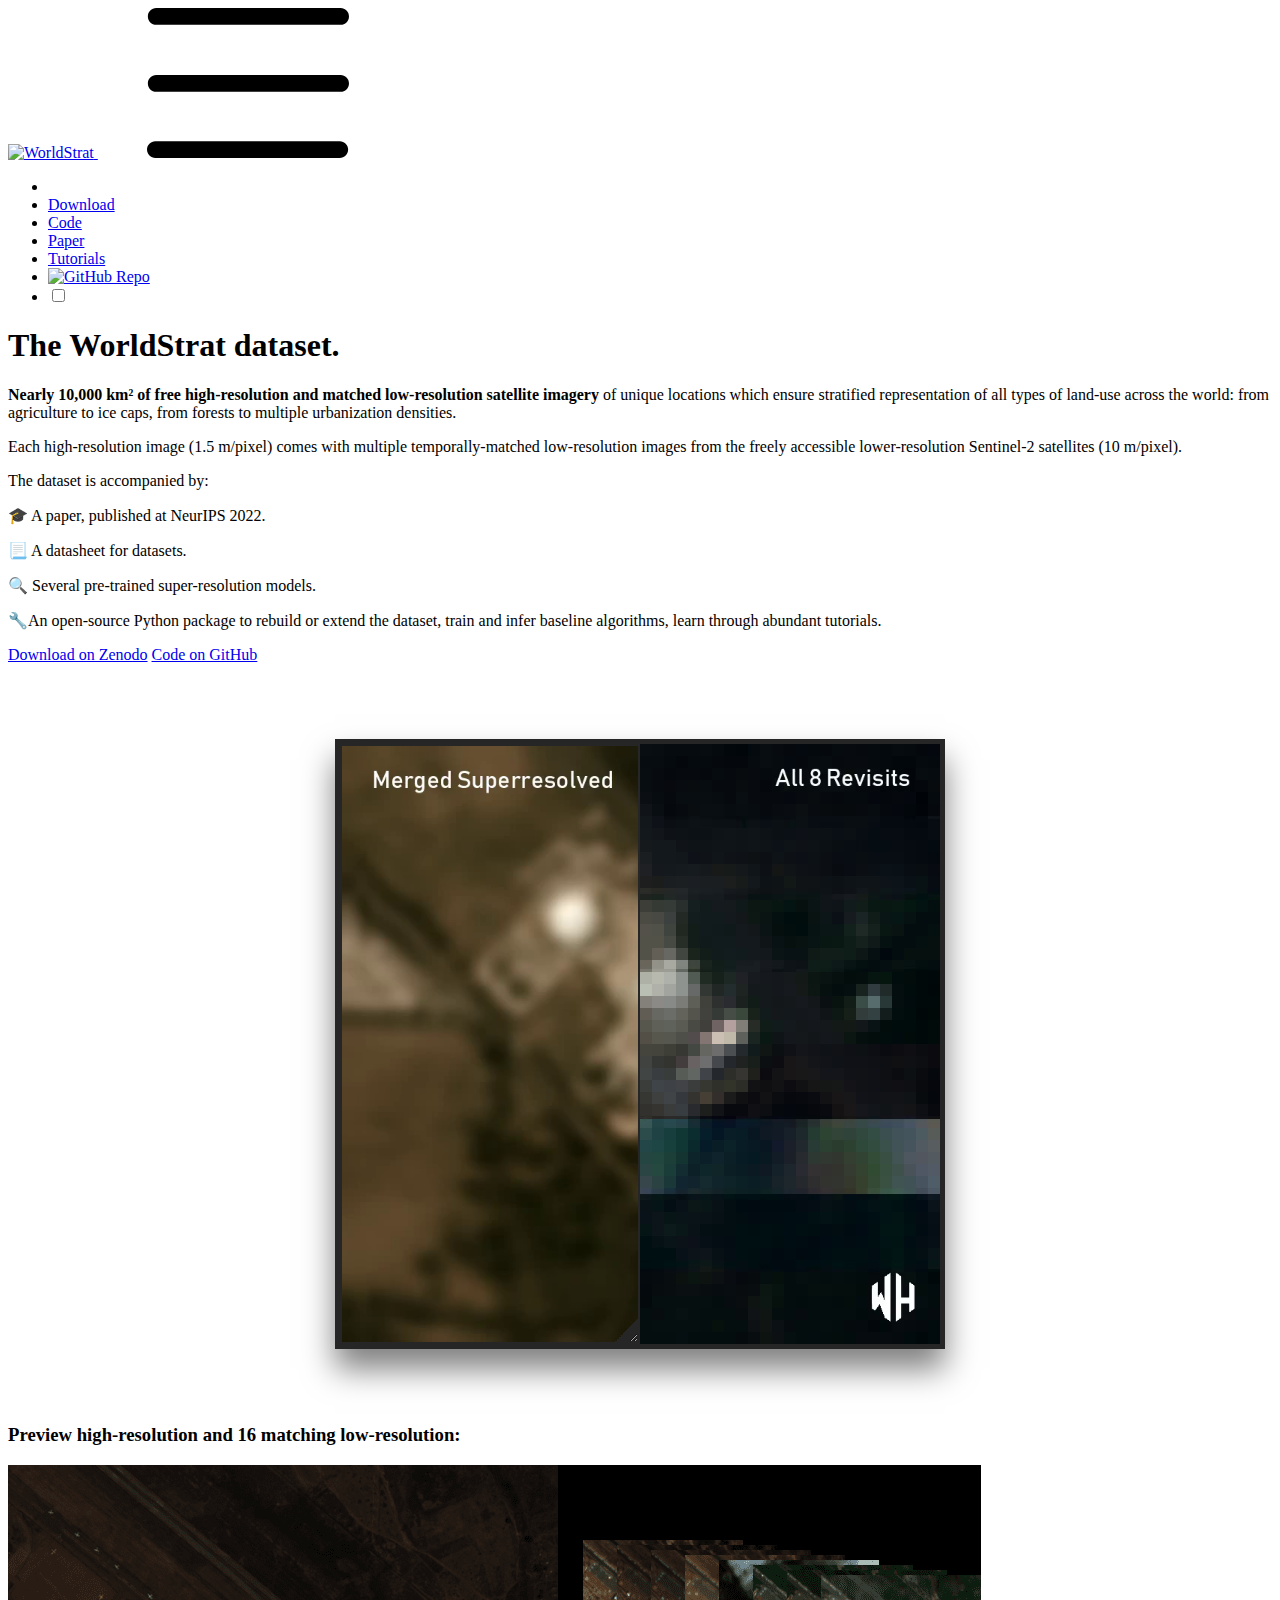
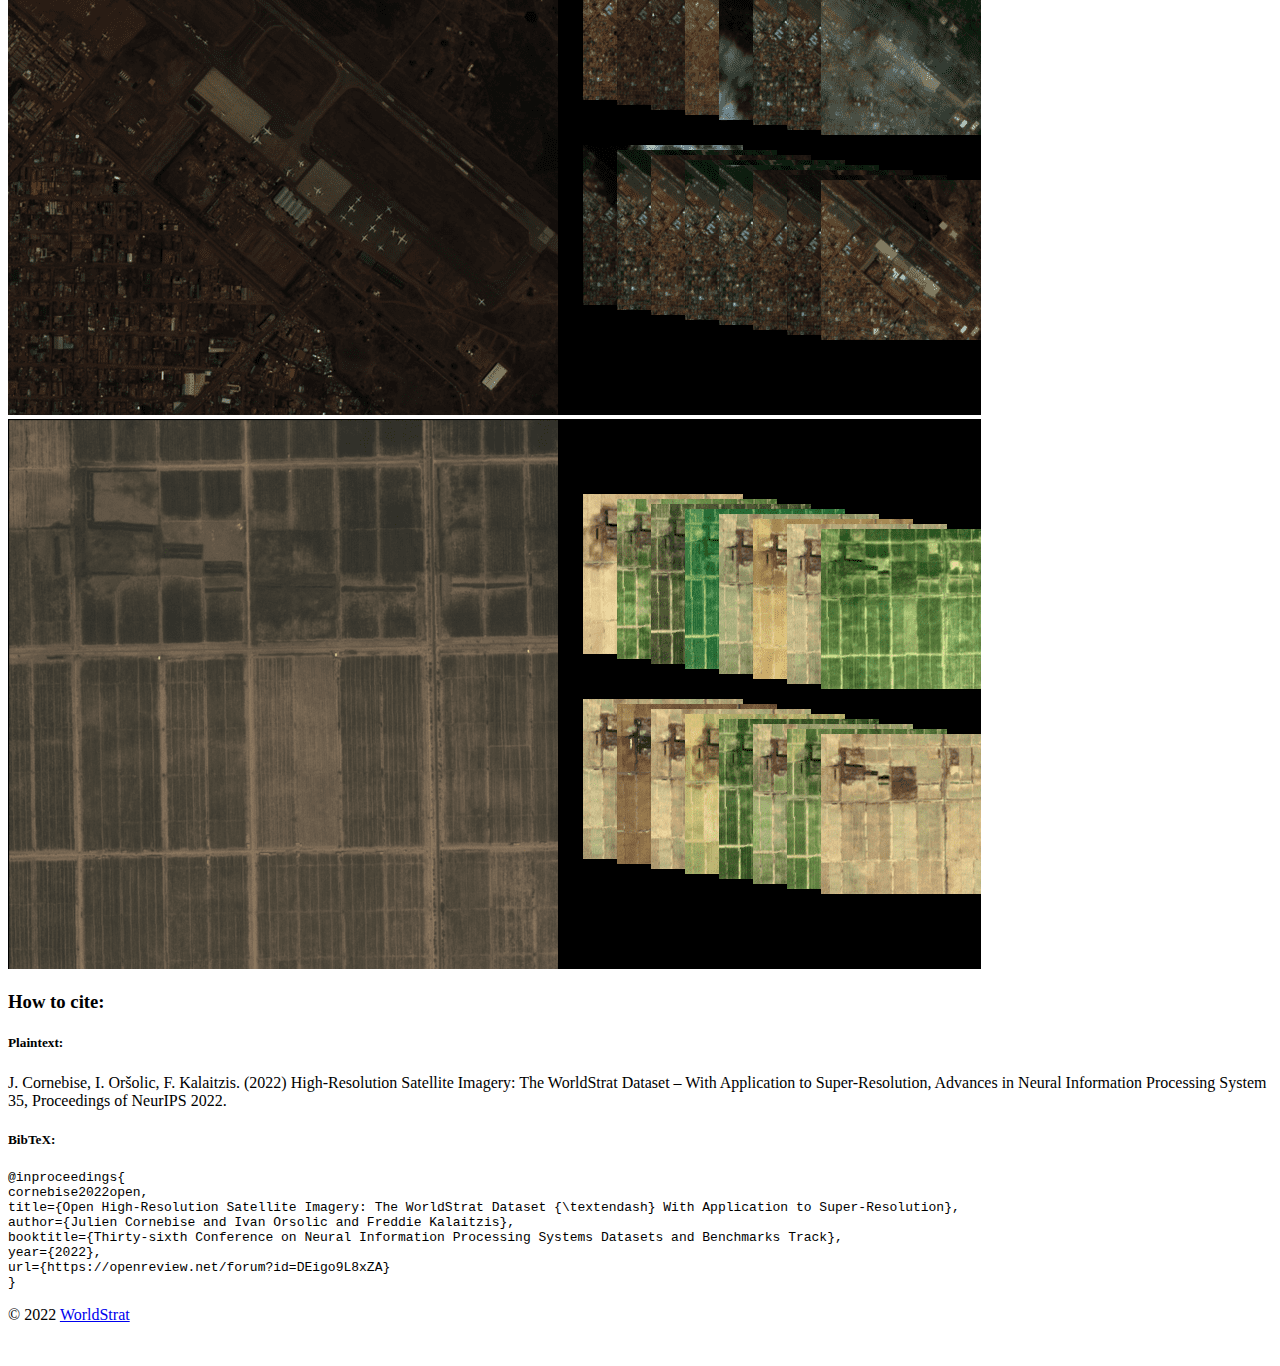
==== index.html @ c7b9e942 "up" ====
<!doctype html>
<html lang="en" class="dark">
<head><meta charset="utf-8">
<meta name="viewport" content="width=device-width, initial-scale=1"><meta name="generator" content="Hugo 0.105.0">
<link rel="apple-touch-icon" sizes="180x180" href='https://worldstrat.github.io/favicons/apple-touch-icon.png'>
<link rel="icon" type="image/png" sizes="32x32" href='https://worldstrat.github.io/favicons/favicon-32x32.png'>
<link rel="icon" type="image/png" sizes="16x16" href='https://worldstrat.github.io/favicons/favicon-16x16.png'>
<link rel="manifest" href='https://worldstrat.github.io/favicons/site.webmanifest'>
<link rel="mask-icon" href='https://worldstrat.github.io/favicons/safari-pinned-tab.svg'  color="#004750">
<link rel="shortcut icon" href='https://worldstrat.github.io/favicons/favicon.ico'>
<meta name="msapplication-config" content='https://worldstrat.github.io/favicons/browserconfig.xml'>
<title>WorldStrat</title><meta property="og:title" content="WorldStrat" />
<meta property="og:description" content="" />
<meta property="og:type" content="website" />
<meta property="og:url" content="https://worldstrat.github.io/" />

<meta itemprop="name" content="WorldStrat">
<meta itemprop="description" content=""><meta name="twitter:card" content="summary"/>
<meta name="twitter:title" content="WorldStrat"/>
<meta name="twitter:description" content=""/>


<link rel="stylesheet" href="https://worldstrat.github.io/css/styles.f87d2a9dd6391b18a935a70d7c20ae6c1f832f63865305b97588d7a7e6643a5e1681a1ff9f66a6b26fe01e338552b359cd1beb0658badd12d87748813bb2f8d6.css" integrity="sha512-&#43;H0qndY5GxipNacNfCCubB&#43;DL2OGUwW5dYjXp&#43;ZkOl4WgaH/n2amsm/gHjOFUrNZzRvrBli63RLYd0iBO7L41g==">





</head>
<body class="page-home" id="pagetop">
  <header class="nav_header">
<nav class="wrap nav menu">
	<a href="https://worldstrat.github.io/" class="nav_brand">
		<picture data-lit="https://worldstrat.github.io/images/compose.svg" data-dark="https://worldstrat.github.io/images/compose-light.svg">
			
			<source srcset = 'https://worldstrat.github.io/images/compose-light.png' media="(prefers-color-scheme: dark)">
			
			<img srcset = 'https://worldstrat.github.io/images/compose.png' alt = 'WorldStrat'>
		</picture>
		<label class="nav_toggle toggle" title='Site Menu' role="button">
			<svg class="icon icon_harmburger">
  <use xlink:href="#harmburger"></use>
</svg>
		</label>
	</a>
	<ul class="nav_body">
		<li class="nav-item">


		</li>
		<li class="nav-item">
			<a class="nav-link" href="https://zenodo.org/record/6810792"><span>Download</span></a>
		</li>
		<li class="nav-item">
			<a class="nav-link" href="https://github.com/worldstrat/worldstrat"><span>Code</span></a>
		</li>
		<li class="nav-item">
			<a class="nav-link" href="https://openreview.net/forum?id=DEigo9L8xZA"><span>Paper</span></a>
		</li>
		<li class="nav-item">
			<a class="nav-link" href="https://github.com/worldstrat/worldstrat/blob/main/Dataset%20Exploration.ipynb"><span>Tutorials</span></a>
		</li>
		
		<li class="nav-item nav_repo">
			<a class="nav-link" href="https://github.com/worldstrat/worldstrat" target="_blank">
				
					<picture data-lit="https://worldstrat.github.io/images/GitHubMarkLight.svg" data-dark="https://worldstrat.github.io/images/GitHubMarkDark.svg">
						
							<source srcset = 'https://worldstrat.github.io/images/GitHubMarkDark.svg' media="(prefers-color-scheme: dark)">
						
						<img srcset = 'https://worldstrat.github.io/images/GitHubMarkLight.svg' alt = 'GitHub Repo'>
					</picture>
				
			</a>
		</li>
		<li class="nav-item"><div class = 'color_mode'>
  <label for = 'mode'></label>
  <input type = 'checkbox' class = 'color_choice' id = 'mode' title="Toggle Dark Mode">
</div>
</li>
	</ul>
</nav>

  </header>
  
  <div class="main wrap pt-4">
    
    
    
      
        
      
    
      <div class="content">
<div class="content">
  <section class="grid-2"  >
<div><h1 id="the-worldstrat-dataset">The <strong>WorldStrat</strong> dataset.</h1>
<p><strong>Nearly 10,000 km² of free high-resolution and matched low-resolution satellite imagery</strong> of unique locations which ensure stratified representation of all types of land-use across the world: from agriculture to ice caps, from forests to multiple urbanization densities.</p>
<p>Each high-resolution image (1.5 m/pixel) comes with multiple temporally-matched low-resolution images from the freely accessible lower-resolution Sentinel-2 satellites (10 m/pixel).</p>
<div class="tip">
  <p>The dataset is accompanied by:</p>
<p>🎓 A paper, published at NeurIPS 2022.</p>
<p>📃 A datasheet for datasets.</p>
<p>🔍 Several pre-trained super-resolution models.</p>
<p>🔧An open-source Python package to rebuild or extend the dataset, train and infer baseline algorithms, learn through abundant tutorials.</p>
</div>
<p><a href="https://zenodo.org/record/6810792" class="button">Download on Zenodo</a>
<a href="https://github.com/worldstrat/worldstrat" class="button">Code on GitHub</a></p>
</div>


<div><style>
@media screen and (max-width: 720px) {
    .container {
        display: none;
    }
    
    .button_grid {max-width: 24rem;}
}
@media screen and (min-width: 720px) {
    
    .button_grid {max-width: 42rem;}
}

.container {
    position: relative;
    width: 600px;
    height: 600px;
    margin: 75px auto;
    background: url("/images/lr.png");
    background-size: 600px 600px;
    box-shadow: 0px 20px 30px rgba(0, 0, 0, 0.5);
    border: 5px solid #262626;
}
.divisor {
    position: absolute;
    top: 0;
    left: 0;
    height: 100%;
    width: 50%;
    max-width: 100%;
    resize: horizontal;
    box-sizing: border-box;
    overflow: auto;
    position: relative;
    background: url("/images/sr.png");
    background-size: 600px 600px;
    border: 2px solid #262626;
    animation-delay: 1s;
    animation-duration: 3s;
    animation-name: ani;
}
.divisor:after {
    content: '';
	position: absolute;
	right: 0; 
    bottom: 0;
	width: 13px; 
    height: 13px;
	padding: 5px;
	background: linear-gradient(-45deg, #262626 50%, transparent 0);
	cursor: ew-resize;
}
@keyframes ani {
    0% {width: 50%;}
    25% {width: 100%;}
    50% {width: 50%;}
    75% {width: 0%;}
    100% {width: 50%;}
} 
</style>
<div class="container">
    <div class="divisor"></div>
</div>
</div>

</section>

<h3 id="preview-high-resolution-and-16-matching-low-resolution">Preview high-resolution and 16 matching low-resolution:</h3>
<section class="grid-2"  >

<div><img src="images/previews/1.png"></div>

<div><img src="images/previews/2.png"></div>

</section>

<div><h3 id="how-to-cite">How to cite:</h3>
<h5 id="plaintext">Plaintext:</h5>
<p>J. Cornebise, I. Oršolic, F. Kalaitzis. (2022) High-Resolution Satellite Imagery: The WorldStrat Dataset – With Application to Super-Resolution, Advances in Neural Information Processing System 35, Proceedings of NeurIPS 2022.</p>
<h5 id="bibtex">BibTeX:</h5>
<pre tabindex="0"><code>@inproceedings{
cornebise2022open,
title={Open High-Resolution Satellite Imagery: The WorldStrat Dataset {\textendash} With Application to Super-Resolution},
author={Julien Cornebise and Ivan Orsolic and Freddie Kalaitzis},
booktitle={Thirty-sixth Conference on Neural Information Processing Systems Datasets and Benchmarks Track},
year={2022},
url={https://openreview.net/forum?id=DEigo9L8xZA}
}
</code></pre></div>


</div>
      </div></div>
  
<footer class="pt-2 pb-2">
  <div class="wrap">
    <p>&copy; <span class="year">2022</span> <a href ="https://github.com/worldstrat/worldstrat" target="_blank" rel="noopener">WorldStrat</a></p>
    <a href="#pagetop" id="toTop" title=Back&#32;to&#32;top></a>
  </div>
</footer>


<svg width="0" height="0" class="hidden">
  <symbol xmlns="http://www.w3.org/2000/svg" viewBox="0 0 492.004 492.004" id="next">
    <path d="M484.14 226.886L306.46 49.202c-5.072-5.072-11.832-7.856-19.04-7.856-7.216 0-13.972 2.788-19.044 7.856l-16.132 16.136c-5.068 5.064-7.86 11.828-7.86 19.04 0 7.208 2.792 14.2 7.86 19.264L355.9 207.526H26.58C11.732 207.526 0 219.15 0 234.002v22.812c0 14.852 11.732 27.648 26.58 27.648h330.496L252.248 388.926c-5.068 5.072-7.86 11.652-7.86 18.864 0 7.204 2.792 13.88 7.86 18.948l16.132 16.084c5.072 5.072 11.828 7.836 19.044 7.836 7.208 0 13.968-2.8 19.04-7.872l177.68-177.68c5.084-5.088 7.88-11.88 7.86-19.1.016-7.244-2.776-14.04-7.864-19.12z"></path>
  </symbol>
  <symbol xmlns="http://www.w3.org/2000/svg" viewBox="0 0 511.999 511.999" id="search">
    <path d="M508.874 478.708L360.142 329.976c28.21-34.827 45.191-79.103 45.191-127.309C405.333 90.917 314.416 0 202.666 0S0 90.917 0 202.667s90.917 202.667 202.667 202.667c48.206 0 92.482-16.982 127.309-45.191l148.732 148.732c4.167 4.165 10.919 4.165 15.086 0l15.081-15.082c4.165-4.166 4.165-10.92-.001-15.085zM202.667 362.667c-88.229 0-160-71.771-160-160s71.771-160 160-160 160 71.771 160 160-71.771 160-160 160z"></path>
  </symbol>
  <symbol xmlns="http://www.w3.org/2000/svg" viewBox="0 0 241 179" id="harmburger">
    <path d="M1 10C1 4.477 5.477 0 11 0h220c5.523 0 10 4.477 10 10s-4.477 10-10 10H11C5.477 20 1 15.523 1 10zm0 80c0-5.523 4.477-10 10-10h220c5.523 0 10 4.477 10 10s-4.477 10-10 10H11c-5.523 0-10-4.477-10-10zm9 69c-5.523 0-10 4.477-10 10s4.477 10 10 10h220c5.523 0 10-4.477 10-10s-4.477-10-10-10H10z"></path>
  </symbol>
  <symbol xmlns="http://www.w3.org/2000/svg" viewBox="0 0 401.998 401.998" id="sort">
    <path d="M73.092 164.452h255.813c4.949 0 9.233-1.807 12.848-5.424 3.613-3.616 5.427-7.898 5.427-12.847s-1.813-9.229-5.427-12.85L213.846 5.424C210.232 1.812 205.951 0 200.999 0s-9.233 1.812-12.85 5.424L60.242 133.331c-3.617 3.617-5.424 7.901-5.424 12.85 0 4.948 1.807 9.231 5.424 12.847 3.621 3.617 7.902 5.424 12.85 5.424zm255.813 73.097H73.092c-4.952 0-9.233 1.808-12.85 5.421-3.617 3.617-5.424 7.898-5.424 12.847s1.807 9.233 5.424 12.848L188.149 396.57c3.621 3.617 7.902 5.428 12.85 5.428s9.233-1.811 12.847-5.428l127.907-127.906c3.613-3.614 5.427-7.898 5.427-12.848 0-4.948-1.813-9.229-5.427-12.847-3.614-3.616-7.899-5.42-12.848-5.42z"></path>
  </symbol>
</svg>

<svg width="0" height="0" class="hidden">
  <symbol viewBox="0 0 512 512" xmlns="http://www.w3.org/2000/svg" id="facebook">
    <path d="M437 0H75C33.648 0 0 33.648 0 75v362c0 41.352 33.648 75 75 75h151V331h-60v-90h60v-61c0-49.629 40.371-90 90-90h91v90h-91v61h91l-15 90h-76v181h121c41.352 0 75-33.648 75-75V75c0-41.352-33.648-75-75-75zm0 0"></path>
  </symbol>
  <symbol xmlns="http://www.w3.org/2000/svg" viewBox="0 0 18.001 18.001" id="twitter">
    <path d="M15.891 4.013c.808-.496 1.343-1.173 1.605-2.034a8.68 8.68 0 0 1-2.351.861c-.703-.756-1.593-1.14-2.66-1.14-1.043 0-1.924.366-2.643 1.078a3.56 3.56 0 0 0-1.076 2.605c0 .309.039.585.117.819-3.076-.105-5.622-1.381-7.628-3.837-.34.601-.51 1.213-.51 1.846 0 1.301.549 2.332 1.645 3.089-.625-.053-1.176-.211-1.645-.47 0 .929.273 1.705.82 2.388a3.623 3.623 0 0 0 2.115 1.291c-.312.08-.641.118-.979.118-.312 0-.533-.026-.664-.083.23.757.664 1.371 1.291 1.841a3.652 3.652 0 0 0 2.152.743C4.148 14.173 2.625 14.69.902 14.69c-.422 0-.721-.006-.902-.038 1.697 1.102 3.586 1.649 5.676 1.649 2.139 0 4.029-.542 5.674-1.626 1.645-1.078 2.859-2.408 3.639-3.974a10.77 10.77 0 0 0 1.172-4.892v-.468a7.788 7.788 0 0 0 1.84-1.921 8.142 8.142 0 0 1-2.11.593z"
      ></path>
  </symbol>
  <symbol aria-hidden="true" xmlns="http://www.w3.org/2000/svg" viewBox="0 0 512 512" id="mail">
    <path  d="M502.3 190.8c3.9-3.1 9.7-.2 9.7 4.7V400c0 26.5-21.5 48-48 48H48c-26.5 0-48-21.5-48-48V195.6c0-5 5.7-7.8 9.7-4.7 22.4 17.4 52.1 39.5 154.1 113.6 21.1 15.4 56.7 47.8 92.2 47.6 35.7.3 72-32.8 92.3-47.6 102-74.1 131.6-96.3 154-113.7zM256 320c23.2.4 56.6-29.2 73.4-41.4 132.7-96.3 142.8-104.7 173.4-128.7 5.8-4.5 9.2-11.5 9.2-18.9v-19c0-26.5-21.5-48-48-48H48C21.5 64 0 85.5 0 112v19c0 7.4 3.4 14.3 9.2 18.9 30.6 23.9 40.7 32.4 173.4 128.7 16.8 12.2 50.2 41.8 73.4 41.4z"></path>
  </symbol>
  <symbol xmlns="http://www.w3.org/2000/svg" viewBox="0 0 512 512" id="calendar">
    <path d="M452 40h-24V0h-40v40H124V0H84v40H60C26.916 40 0 66.916 0 100v352c0 33.084 26.916 60 60 60h392c33.084 0 60-26.916 60-60V100c0-33.084-26.916-60-60-60zm20 412c0 11.028-8.972 20-20 20H60c-11.028 0-20-8.972-20-20V188h432v264zm0-304H40v-48c0-11.028 8.972-20 20-20h24v40h40V80h264v40h40V80h24c11.028 0 20 8.972 20 20v48z"></path>
    <path d="M76 230h40v40H76zm80 0h40v40h-40zm80 0h40v40h-40zm80 0h40v40h-40zm80 0h40v40h-40zM76 310h40v40H76zm80 0h40v40h-40zm80 0h40v40h-40zm80 0h40v40h-40zM76 390h40v40H76zm80 0h40v40h-40zm80 0h40v40h-40zm80 0h40v40h-40zm80-80h40v40h-40z"></path>
  </symbol>
  <symbol xmlns="http://www.w3.org/2000/svg" viewBox="0 0 512 512" id="github">
    <path d="M255.968 5.329C114.624 5.329 0 120.401 0 262.353c0 113.536 73.344 209.856 175.104 243.872 12.8 2.368 17.472-5.568 17.472-12.384 0-6.112-.224-22.272-.352-43.712-71.2 15.52-86.24-34.464-86.24-34.464-11.616-29.696-28.416-37.6-28.416-37.6-23.264-15.936 1.728-15.616 1.728-15.616 25.696 1.824 39.2 26.496 39.2 26.496 22.848 39.264 59.936 27.936 74.528 21.344 2.304-16.608 8.928-27.936 16.256-34.368-56.832-6.496-116.608-28.544-116.608-127.008 0-28.064 9.984-51.008 26.368-68.992-2.656-6.496-11.424-32.64 2.496-68 0 0 21.504-6.912 70.4 26.336 20.416-5.696 42.304-8.544 64.096-8.64 21.728.128 43.648 2.944 64.096 8.672 48.864-33.248 70.336-26.336 70.336-26.336 13.952 35.392 5.184 61.504 2.56 68 16.416 17.984 26.304 40.928 26.304 68.992 0 98.72-59.84 120.448-116.864 126.816 9.184 7.936 17.376 23.616 17.376 47.584 0 34.368-.32 62.08-.32 70.496 0 6.88 4.608 14.88 17.6 12.352C438.72 472.145 512 375.857 512 262.353 512 120.401 397.376 5.329 255.968 5.329z"></path>
  </symbol>
  <symbol viewBox="0 0 24 24" xmlns="http://www.w3.org/2000/svg" id="rss">
    <circle cx="3.429" cy="20.571" r="3.429"></circle>
    <path d="M11.429 24h4.57C15.999 15.179 8.821 8.001 0 8v4.572c6.302.001 11.429 5.126 11.429 11.428z"></path>
    <path d="M24 24C24 10.766 13.234 0 0 0v4.571c10.714 0 19.43 8.714 19.43 19.429z"></path>
  </symbol>
  <symbol viewBox="0 0 512 512" xmlns="http://www.w3.org/2000/svg" id="linkedin">
    <path d="M437 0H75C33.648 0 0 33.648 0 75v362c0 41.352 33.648 75 75 75h362c41.352 0 75-33.648 75-75V75c0-41.352-33.648-75-75-75zM181 406h-60V196h60zm0-240h-60v-60h60zm210 240h-60V286c0-16.54-13.46-30-30-30s-30 13.46-30 30v120h-60V196h60v11.309C286.719 202.422 296.93 196 316 196c40.691.043 75 36.547 75 79.688zm0 0"></path>
  </symbol>
  <symbol xmlns="http://www.w3.org/2000/svg" viewBox="0 0 612 612" id="arrow">
    <path d="M604.501 440.509L325.398 134.956c-5.331-5.357-12.423-7.627-19.386-7.27-6.989-.357-14.056 1.913-19.387 7.27L7.499 440.509c-9.999 10.024-9.999 26.298 0 36.323s26.223 10.024 36.222 0l262.293-287.164L568.28 476.832c9.999 10.024 26.222 10.024 36.221 0 9.999-10.023 9.999-26.298 0-36.323z"></path>
  </symbol>
  <symbol viewBox="0 0 512 512" xmlns="http://www.w3.org/2000/svg" id="carly">
    <path d="M504.971 239.029L448 182.059V84c0-46.317-37.682-84-84-84h-44c-13.255 0-24 10.745-24 24s10.745 24 24 24h44c19.851 0 36 16.149 36 36v108c0 6.365 2.529 12.47 7.029 16.971L454.059 256l-47.029 47.029A24.002 24.002 0 0 0 400 320v108c0 19.851-16.149 36-36 36h-44c-13.255 0-24 10.745-24 24s10.745 24 24 24h44c46.318 0 84-37.683 84-84v-98.059l56.971-56.971c9.372-9.372 9.372-24.568 0-33.941zM112 192V84c0-19.851 16.149-36 36-36h44c13.255 0 24-10.745 24-24S205.255 0 192 0h-44c-46.318 0-84 37.683-84 84v98.059l-56.971 56.97c-9.373 9.373-9.373 24.568 0 33.941L64 329.941V428c0 46.317 37.682 84 84 84h44c13.255 0 24-10.745 24-24s-10.745-24-24-24h-44c-19.851 0-36-16.149-36-36V320c0-6.365-2.529-12.47-7.029-16.971L57.941 256l47.029-47.029A24.002 24.002 0 0 0 112 192z"></path>
  </symbol>
  <symbol viewBox="0 0 24 24" xmlns="http://www.w3.org/2000/svg" id="copy">
    <path d="M23 2.75A2.75 2.75 0 0 0 20.25 0H8.75A2.75 2.75 0 0 0 6 2.75v13.5A2.75 2.75 0 0 0 8.75 19h11.5A2.75 2.75 0 0 0 23 16.25zM18.25 14.5h-7.5a.75.75 0 0 1 0-1.5h7.5a.75.75 0 0 1 0 1.5zm0-3h-7.5a.75.75 0 0 1 0-1.5h7.5a.75.75 0 0 1 0 1.5zm0-3h-7.5a.75.75 0 0 1 0-1.5h7.5a.75.75 0 0 1 0 1.5z"></path>
    <path d="M8.75 20.5a4.255 4.255 0 0 1-4.25-4.25V2.75c0-.086.02-.166.025-.25H3.75A2.752 2.752 0 0 0 1 5.25v16A2.752 2.752 0 0 0 3.75 24h12a2.752 2.752 0 0 0 2.75-2.75v-.75z"></path>
  </symbol>
  <symbol xmlns="http://www.w3.org/2000/svg" viewBox="0 0 512.001 512.001" id="closeme">
    <path d="M284.286 256.002L506.143 34.144c7.811-7.811 7.811-20.475 0-28.285-7.811-7.81-20.475-7.811-28.285 0L256 227.717 34.143 5.859c-7.811-7.811-20.475-7.811-28.285 0-7.81 7.811-7.811 20.475 0 28.285l221.857 221.857L5.858 477.859c-7.811 7.811-7.811 20.475 0 28.285a19.938 19.938 0 0 0 14.143 5.857 19.94 19.94 0 0 0 14.143-5.857L256 284.287l221.857 221.857c3.905 3.905 9.024 5.857 14.143 5.857s10.237-1.952 14.143-5.857c7.811-7.811 7.811-20.475 0-28.285L284.286 256.002z"></path>
  </symbol>
  <symbol xmlns="http://www.w3.org/2000/svg" viewBox="0 0 512 512" id="open-menu">
    <path d="M492 236H20c-11.046 0-20 8.954-20 20s8.954 20 20 20h472c11.046 0 20-8.954 20-20s-8.954-20-20-20zm0-160H20C8.954 76 0 84.954 0 96s8.954 20 20 20h472c11.046 0 20-8.954 20-20s-8.954-20-20-20zm0 320H20c-11.046 0-20 8.954-20 20s8.954 20 20 20h472c11.046 0 20-8.954 20-20s-8.954-20-20-20z"></path>
  </symbol>
  <symbol xmlns="http://www.w3.org/2000/svg" viewBox="0 0 24 24" id="instagram">
    <path d="M12 2.163c3.204 0 3.584.012 4.85.07 3.252.148 4.771 1.691 4.919 4.919.058 1.265.069 1.645.069 4.849 0 3.205-.012 3.584-.069 4.849-.149 3.225-1.664 4.771-4.919 4.919-1.266.058-1.644.07-4.85.07-3.204 0-3.584-.012-4.849-.07-3.26-.149-4.771-1.699-4.919-4.92-.058-1.265-.07-1.644-.07-4.849 0-3.204.013-3.583.07-4.849.149-3.227 1.664-4.771 4.919-4.919 1.266-.057 1.645-.069 4.849-.069zm0-2.163c-3.259 0-3.667.014-4.947.072-4.358.2-6.78 2.618-6.98 6.98-.059 1.281-.073 1.689-.073 4.948 0 3.259.014 3.668.072 4.948.2 4.358 2.618 6.78 6.98 6.98 1.281.058 1.689.072 4.948.072 3.259 0 3.668-.014 4.948-.072 4.354-.2 6.782-2.618 6.979-6.98.059-1.28.073-1.689.073-4.948 0-3.259-.014-3.667-.072-4.947-.196-4.354-2.617-6.78-6.979-6.98-1.281-.059-1.69-.073-4.949-.073zm0 5.838c-3.403 0-6.162 2.759-6.162 6.162s2.759 6.163 6.162 6.163 6.162-2.759 6.162-6.163c0-3.403-2.759-6.162-6.162-6.162zm0 10.162c-2.209 0-4-1.79-4-4 0-2.209 1.791-4 4-4s4 1.791 4 4c0 2.21-1.791 4-4 4zm6.406-11.845c-.796 0-1.441.645-1.441 1.44s.645 1.44 1.441 1.44c.795 0 1.439-.645 1.439-1.44s-.644-1.44-1.439-1.44z"/>
  </symbol>
  <symbol xmlns="http://www.w3.org/2000/svg" viewBox="0 0 24 24" id="youtube">
    <path d="M19.615 3.184c-3.604-.246-11.631-.245-15.23 0-3.897.266-4.356 2.62-4.385 8.816.029 6.185.484 8.549 4.385 8.816 3.6.245 11.626.246 15.23 0 3.897-.266 4.356-2.62 4.385-8.816-.029-6.185-.484-8.549-4.385-8.816zm-10.615 12.816v-8l8 3.993-8 4.007z"/>
  </symbol>
  <symbol xmlns="http://www.w3.org/2000/svg" viewBox="0 0 24 24" id="stackoverflow">
    <path d="M21 27v-8h3v11H0V19h3v8h18z"></path><path d="M17.1.2L15 1.8l7.9 10.6 2.1-1.6L17.1.2zm3.7 14.7L10.6 6.4l1.7-2 10.2 8.5-1.7 2zM7.2 12.3l12 5.6 1.1-2.4-12-5.6-1.1 2.4zm-1.8 6.8l13.56 1.96.17-2.38-13.26-2.55-.47 2.97zM19 25H5v-3h14v3z"></path>
  </symbol>
</svg>


<script src="https://worldstrat.github.io/js/bundle.38866c172fb75f6563c8b43ceecd118ef37c59ecdf019a7529fc2c07d16c094257a89f78df80d3efa423b4034d2fac4e2f6123b458725bbf806356c0d95e5fe4.js"></script>
</body>
</html>
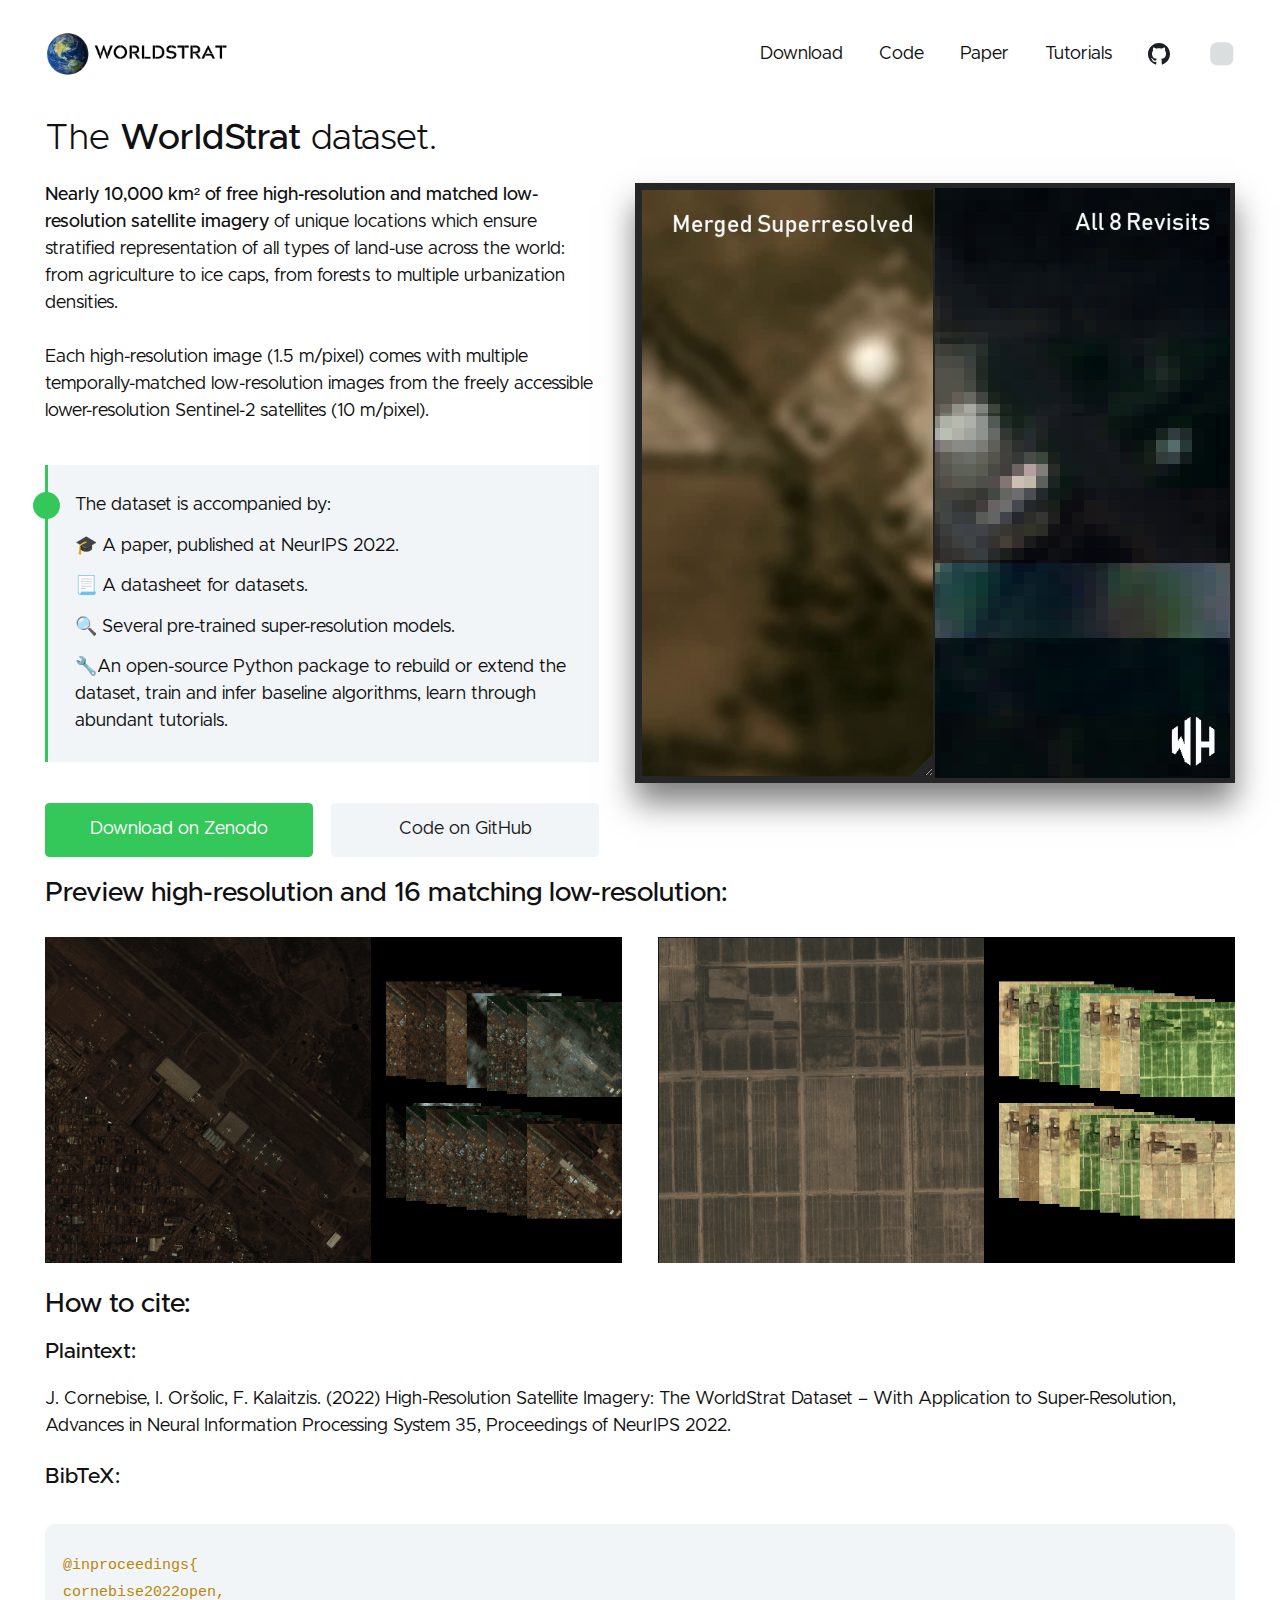
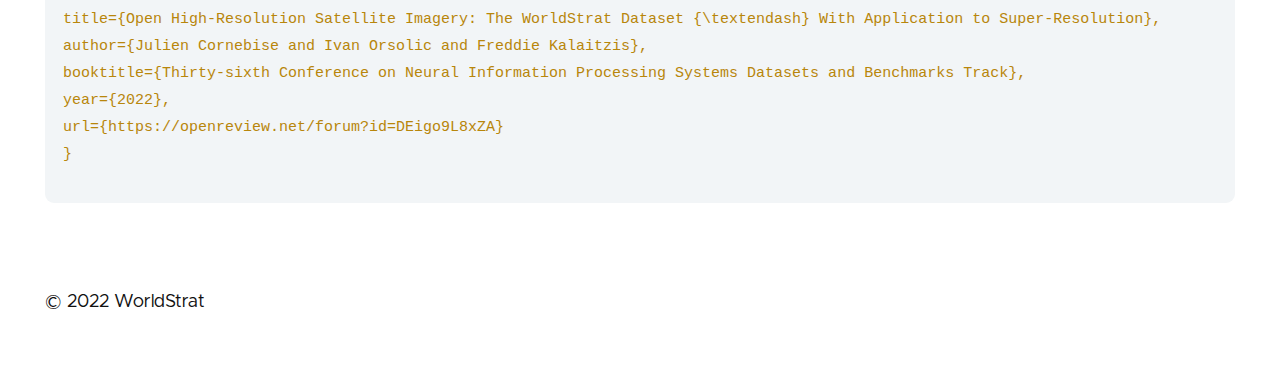
==== commit 656b9c82: "up" ====
--- a/index.html
+++ b/index.html
@@ -2,25 +2,25 @@
 <html lang="en" class="dark">
 <head><meta charset="utf-8">
 <meta name="viewport" content="width=device-width, initial-scale=1"><meta name="generator" content="Hugo 0.105.0">
-<link rel="apple-touch-icon" sizes="180x180" href='https://worldstrat.github.io/favicons/apple-touch-icon.png'>
-<link rel="icon" type="image/png" sizes="32x32" href='https://worldstrat.github.io/favicons/favicon-32x32.png'>
-<link rel="icon" type="image/png" sizes="16x16" href='https://worldstrat.github.io/favicons/favicon-16x16.png'>
-<link rel="manifest" href='https://worldstrat.github.io/favicons/site.webmanifest'>
-<link rel="mask-icon" href='https://worldstrat.github.io/favicons/safari-pinned-tab.svg'  color="#004750">
-<link rel="shortcut icon" href='https://worldstrat.github.io/favicons/favicon.ico'>
-<meta name="msapplication-config" content='https://worldstrat.github.io/favicons/browserconfig.xml'>
-<title>WorldStrat</title><meta property="og:title" content="WorldStrat" />
+<link rel="apple-touch-icon" sizes="180x180" href='https://esaopensr.github.io/favicons/apple-touch-icon.png'>
+<link rel="icon" type="image/png" sizes="32x32" href='https://esaopensr.github.io/favicons/favicon-32x32.png'>
+<link rel="icon" type="image/png" sizes="16x16" href='https://esaopensr.github.io/favicons/favicon-16x16.png'>
+<link rel="manifest" href='https://esaopensr.github.io/favicons/site.webmanifest'>
+<link rel="mask-icon" href='https://esaopensr.github.io/favicons/safari-pinned-tab.svg'  color="#004750">
+<link rel="shortcut icon" href='https://esaopensr.github.io/favicons/favicon.ico'>
+<meta name="msapplication-config" content='https://esaopensr.github.io/favicons/browserconfig.xml'>
+<title>OpenSR</title><meta property="og:title" content="OpenSR" />
 <meta property="og:description" content="" />
 <meta property="og:type" content="website" />
-<meta property="og:url" content="https://worldstrat.github.io/" />
-
-<meta itemprop="name" content="WorldStrat">
+<meta property="og:url" content="https://esaopensr.github.io/" />
+
+<meta itemprop="name" content="OpenSR">
 <meta itemprop="description" content=""><meta name="twitter:card" content="summary"/>
-<meta name="twitter:title" content="WorldStrat"/>
+<meta name="twitter:title" content="OpenSR"/>
 <meta name="twitter:description" content=""/>
 
 
-<link rel="stylesheet" href="https://worldstrat.github.io/css/styles.f87d2a9dd6391b18a935a70d7c20ae6c1f832f63865305b97588d7a7e6643a5e1681a1ff9f66a6b26fe01e338552b359cd1beb0658badd12d87748813bb2f8d6.css" integrity="sha512-&#43;H0qndY5GxipNacNfCCubB&#43;DL2OGUwW5dYjXp&#43;ZkOl4WgaH/n2amsm/gHjOFUrNZzRvrBli63RLYd0iBO7L41g==">
+<link rel="stylesheet" href="https://esaopensr.github.io/css/styles.f87d2a9dd6391b18a935a70d7c20ae6c1f832f63865305b97588d7a7e6643a5e1681a1ff9f66a6b26fe01e338552b359cd1beb0658badd12d87748813bb2f8d6.css" integrity="sha512-&#43;H0qndY5GxipNacNfCCubB&#43;DL2OGUwW5dYjXp&#43;ZkOl4WgaH/n2amsm/gHjOFUrNZzRvrBli63RLYd0iBO7L41g==" crossorigin="anonymous">
 
 
 
@@ -30,12 +30,12 @@
 <body class="page-home" id="pagetop">
   <header class="nav_header">
 <nav class="wrap nav menu">
-	<a href="https://worldstrat.github.io/" class="nav_brand">
-		<picture data-lit="https://worldstrat.github.io/images/compose.svg" data-dark="https://worldstrat.github.io/images/compose-light.svg">
+	<a href="https://esaopensr.github.io/" class="nav_brand">
+		<picture data-lit="https://esaopensr.github.io/images/compose.svg" data-dark="https://esaopensr.github.io/images/compose-light.svg">
 			
-			<source srcset = 'https://worldstrat.github.io/images/compose-light.png' media="(prefers-color-scheme: dark)">
+			<source srcset = 'https://esaopensr.github.io/images/compose-light.png' media="(prefers-color-scheme: dark)">
 			
-			<img srcset = 'https://worldstrat.github.io/images/compose.png' alt = 'WorldStrat'>
+			<img srcset = 'https://esaopensr.github.io/images/compose.png' alt = 'OpenSR'>
 		</picture>
 		<label class="nav_toggle toggle" title='Site Menu' role="button">
 			<svg class="icon icon_harmburger">
@@ -52,23 +52,23 @@
 			<a class="nav-link" href="https://zenodo.org/record/6810792"><span>Download</span></a>
 		</li>
 		<li class="nav-item">
-			<a class="nav-link" href="https://github.com/worldstrat/worldstrat"><span>Code</span></a>
-		</li>
-		<li class="nav-item">
-			<a class="nav-link" href="https://openreview.net/forum?id=DEigo9L8xZA"><span>Paper</span></a>
-		</li>
-		<li class="nav-item">
-			<a class="nav-link" href="https://github.com/worldstrat/worldstrat/blob/main/Dataset%20Exploration.ipynb"><span>Tutorials</span></a>
+			<a class="nav-link" href="https://github.com/EsaOpenSR/"><span>Code</span></a>
+		</li>
+		<li class="nav-item">
+			<a class="nav-link" href="https://i.imgur.com/36lUb.jpeg"><span>Paper</span></a>
+		</li>
+		<li class="nav-item">
+			<a class="nav-link" href="https://i.imgur.com/36lUb.jpeg"><span>Tutorials</span></a>
 		</li>
 		
 		<li class="nav-item nav_repo">
 			<a class="nav-link" href="https://github.com/worldstrat/worldstrat" target="_blank">
 				
-					<picture data-lit="https://worldstrat.github.io/images/GitHubMarkLight.svg" data-dark="https://worldstrat.github.io/images/GitHubMarkDark.svg">
+					<picture data-lit="https://esaopensr.github.io/images/GitHubMarkLight.svg" data-dark="https://esaopensr.github.io/images/GitHubMarkDark.svg">
 						
-							<source srcset = 'https://worldstrat.github.io/images/GitHubMarkDark.svg' media="(prefers-color-scheme: dark)">
+							<source srcset = 'https://esaopensr.github.io/images/GitHubMarkDark.svg' media="(prefers-color-scheme: dark)">
 						
-						<img srcset = 'https://worldstrat.github.io/images/GitHubMarkLight.svg' alt = 'GitHub Repo'>
+						<img srcset = 'https://esaopensr.github.io/images/GitHubMarkLight.svg' alt = 'GitHub Repo'>
 					</picture>
 				
 			</a>
@@ -280,6 +280,6 @@
 </svg>
 
 
-<script src="https://worldstrat.github.io/js/bundle.38866c172fb75f6563c8b43ceecd118ef37c59ecdf019a7529fc2c07d16c094257a89f78df80d3efa423b4034d2fac4e2f6123b458725bbf806356c0d95e5fe4.js"></script>
+<script src="https://esaopensr.github.io/js/bundle.38866c172fb75f6563c8b43ceecd118ef37c59ecdf019a7529fc2c07d16c094257a89f78df80d3efa423b4034d2fac4e2f6123b458725bbf806356c0d95e5fe4.js"></script>
 </body>
 </html>
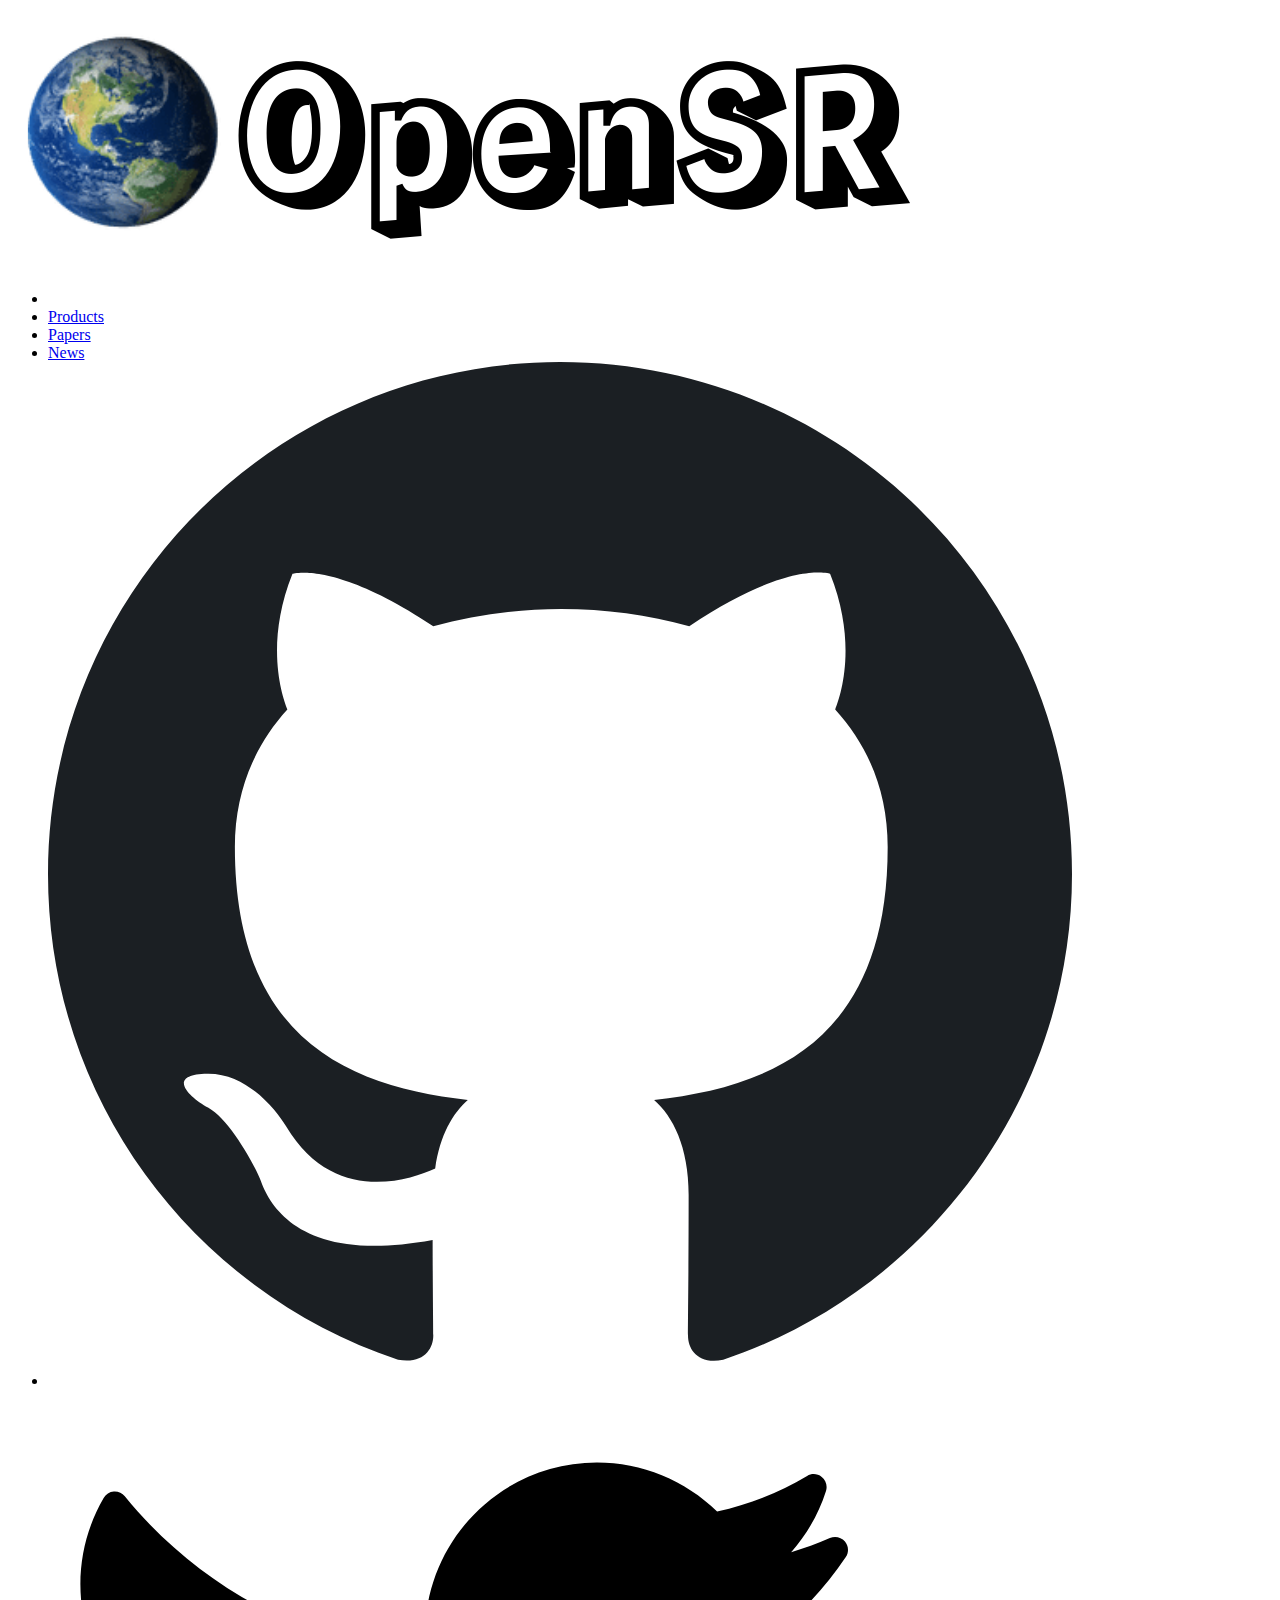
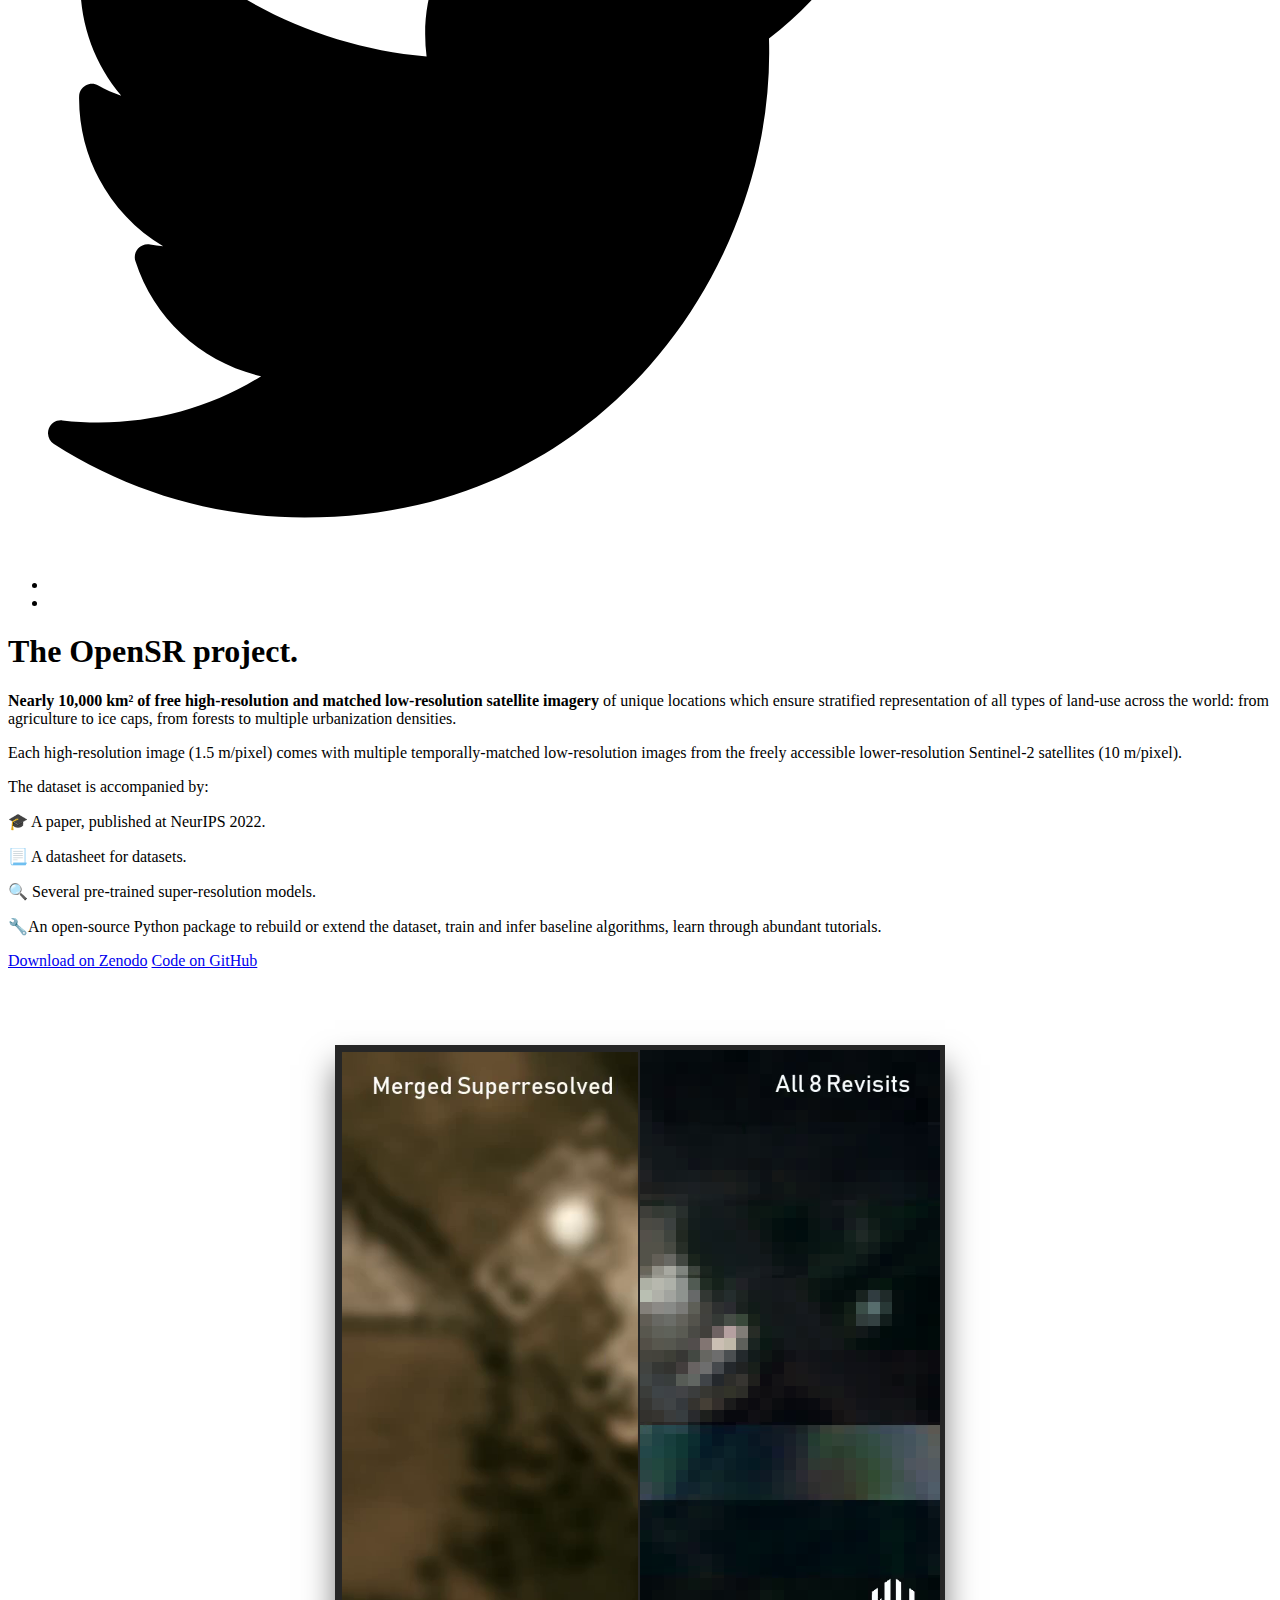
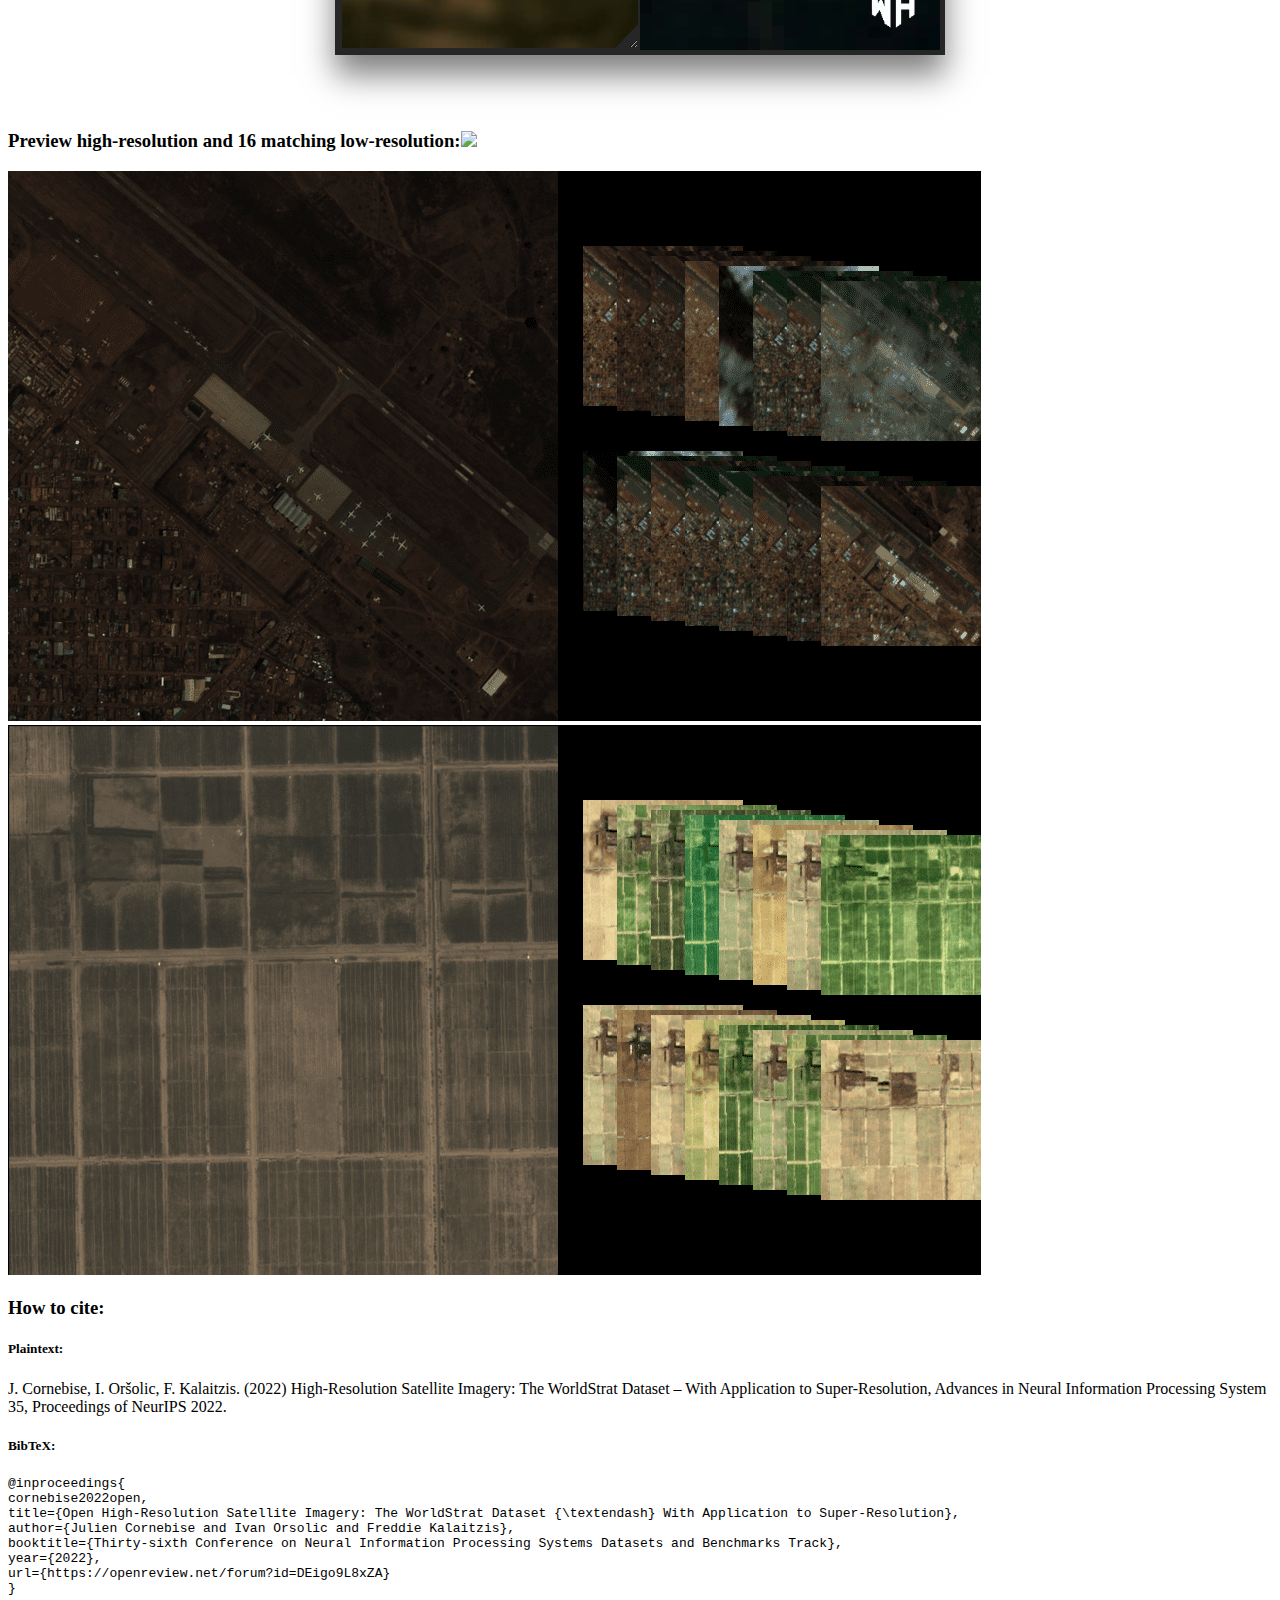
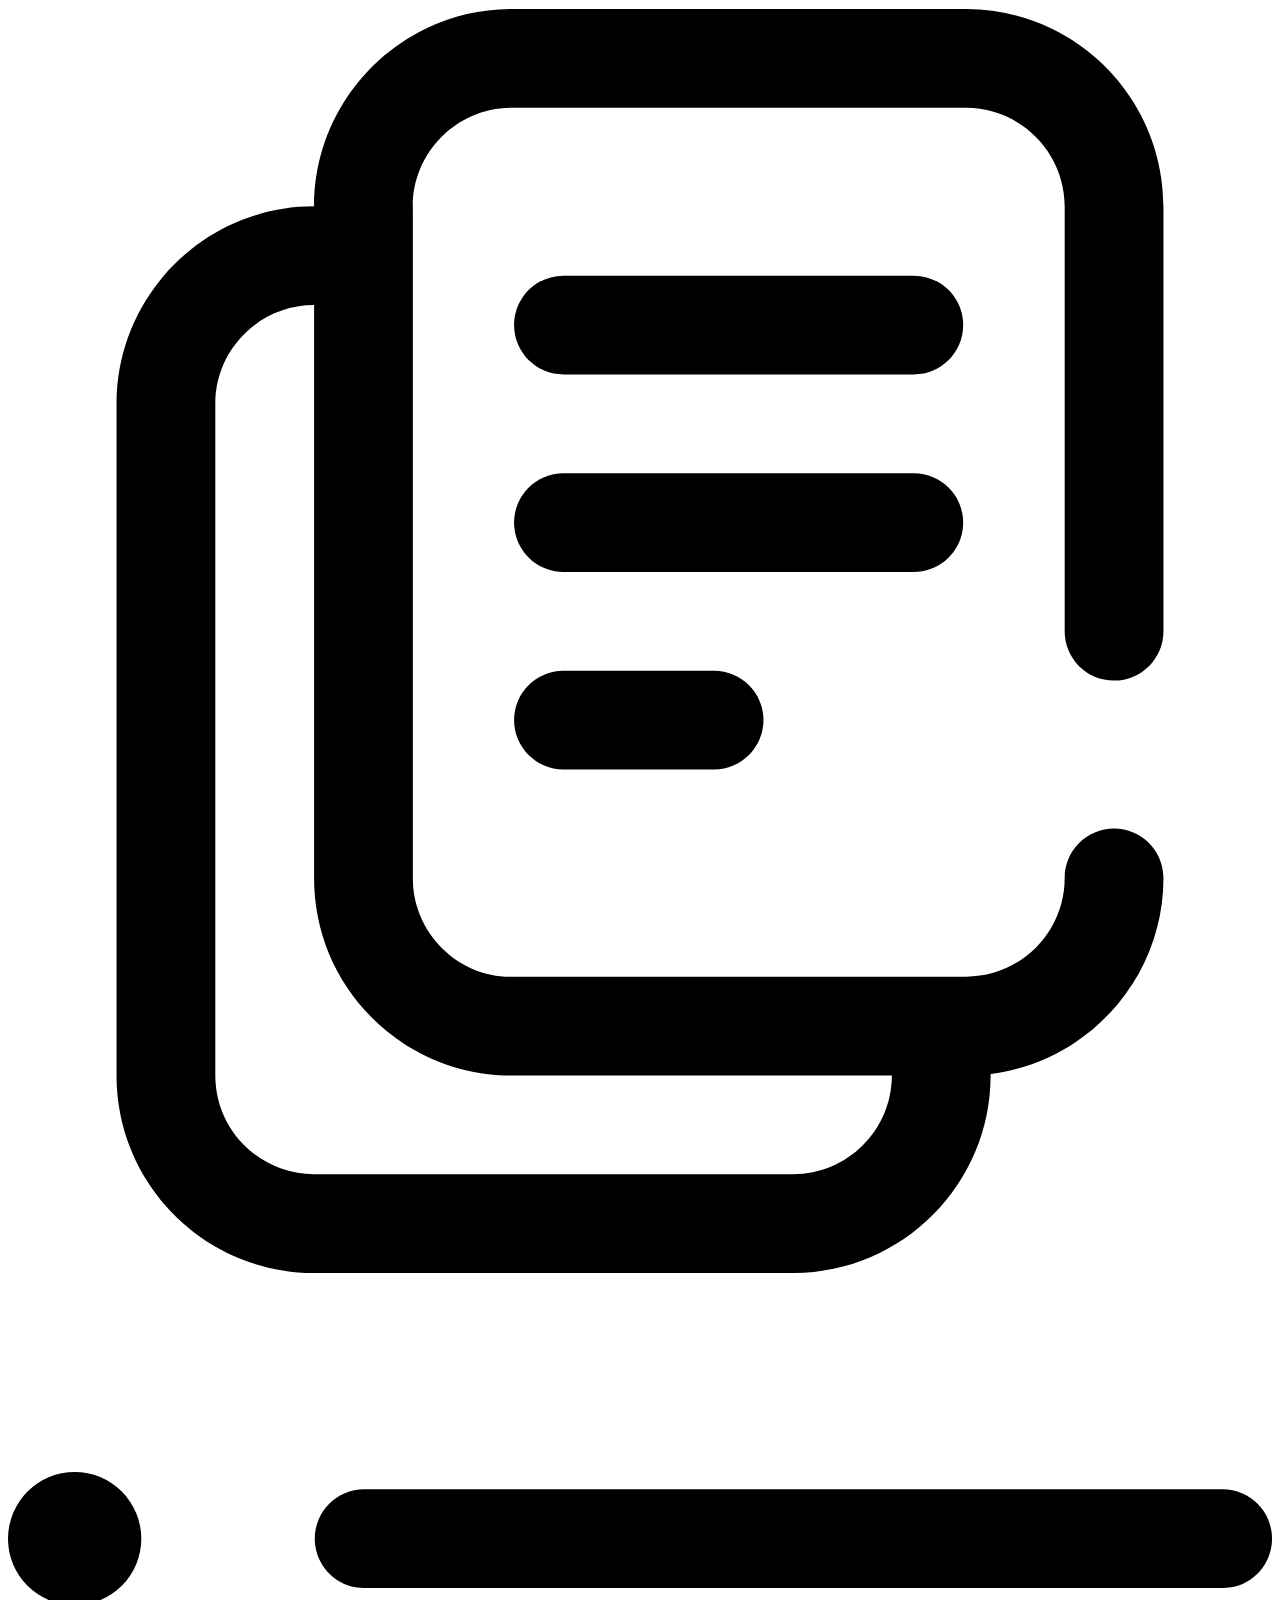
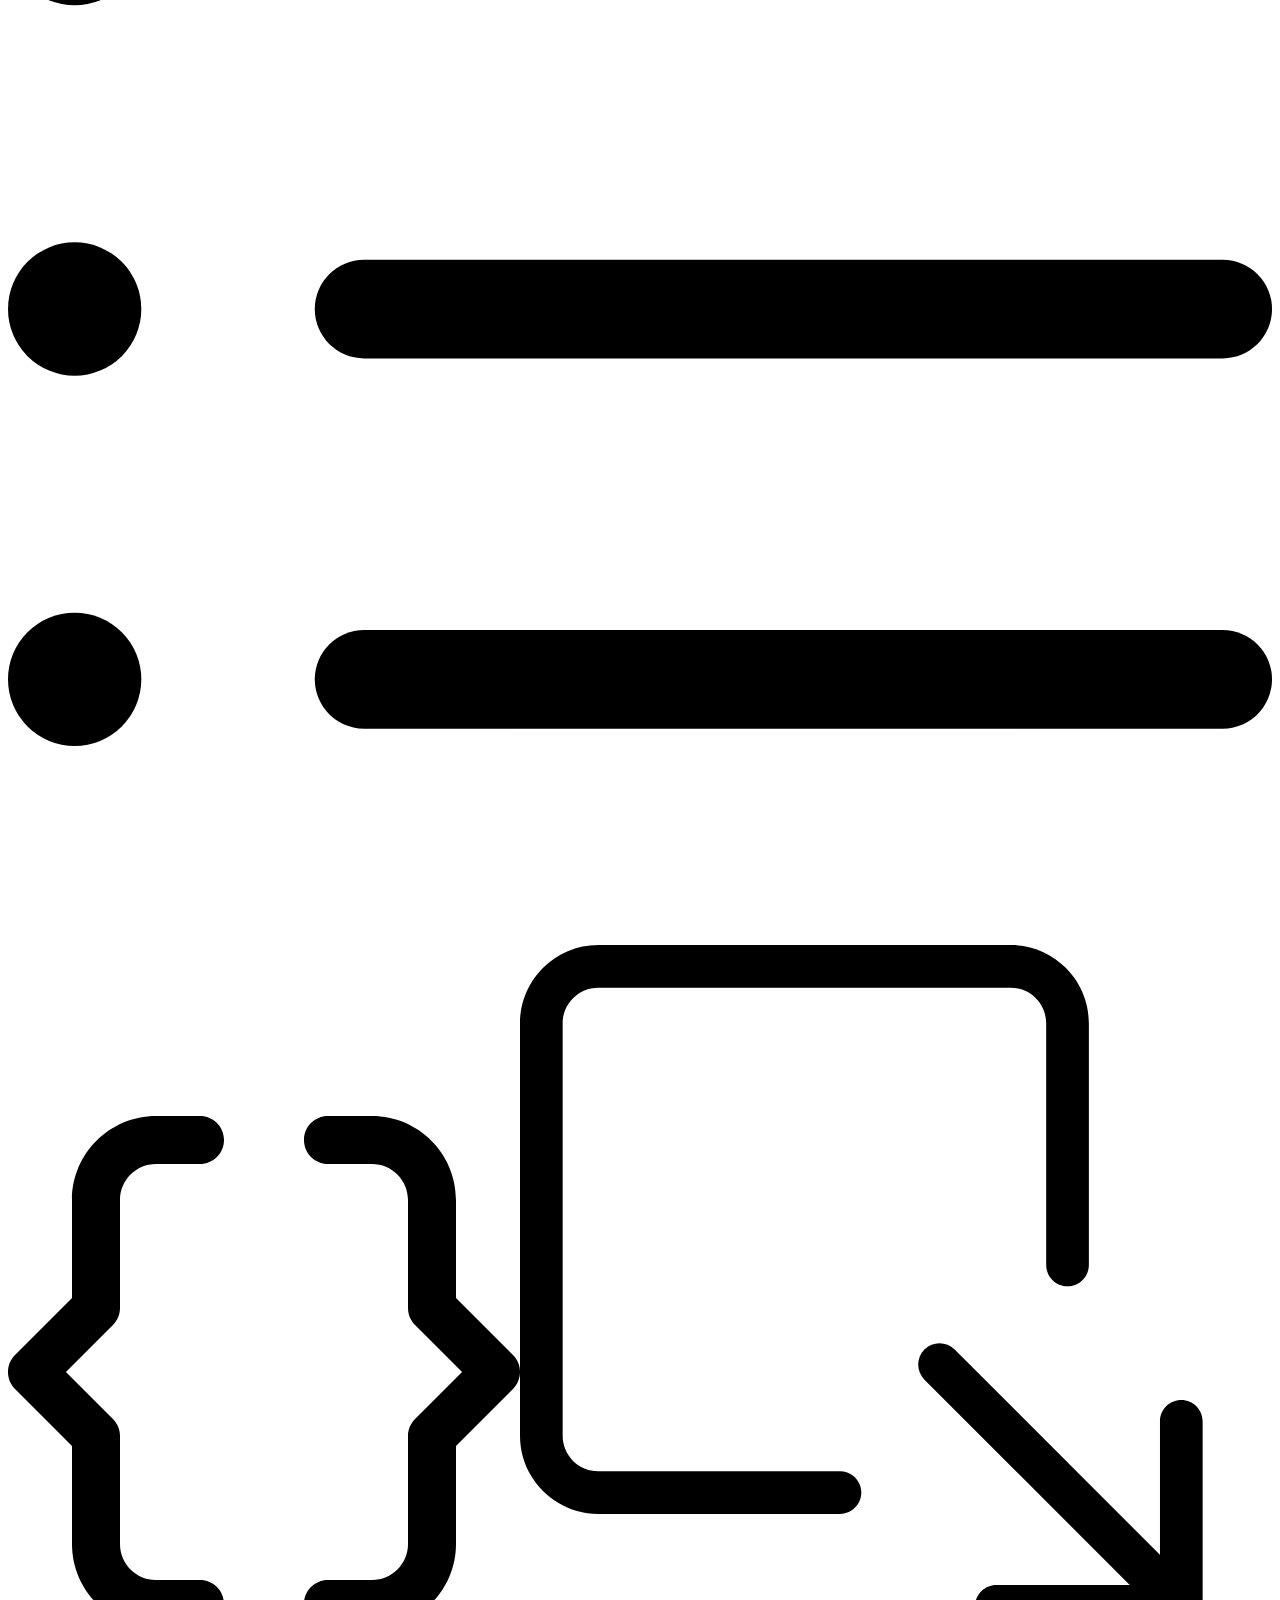
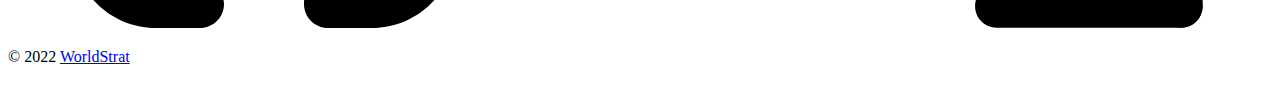
==== commit 94635f87: "up" ====
--- a/index.html
+++ b/index.html
@@ -1,12 +1,12 @@
 <!doctype html>
-<html lang="en" class="dark">
+<html lang="en">
 <head><meta charset="utf-8">
 <meta name="viewport" content="width=device-width, initial-scale=1"><meta name="generator" content="Hugo 0.105.0">
-<link rel="apple-touch-icon" sizes="180x180" href='https://esaopensr.github.io/favicons/apple-touch-icon.png'>
-<link rel="icon" type="image/png" sizes="32x32" href='https://esaopensr.github.io/favicons/favicon-32x32.png'>
-<link rel="icon" type="image/png" sizes="16x16" href='https://esaopensr.github.io/favicons/favicon-16x16.png'>
-<link rel="manifest" href='https://esaopensr.github.io/favicons/site.webmanifest'>
-<link rel="mask-icon" href='https://esaopensr.github.io/favicons/safari-pinned-tab.svg'  color="#004750">
+<link rel="apple-touch-icon" sizes="180x180" href='favicons/apple-touch-icon.png'>
+<link rel="icon" type="image/png" sizes="32x32" href='favicons/favicon-32x32.png'>
+<link rel="icon" type="image/png" sizes="16x16" href='favicons/favicon-16x16.png'>
+<link rel="manifest" href='favicons/site.webmanifest'>
+<link rel="mask-icon" href='favicons/safari-pinned-tab.svg'  color="#004750">
 <link rel="shortcut icon" href='https://esaopensr.github.io/favicons/favicon.ico'>
 <meta name="msapplication-config" content='https://esaopensr.github.io/favicons/browserconfig.xml'>
 <title>OpenSR</title><meta property="og:title" content="OpenSR" />
@@ -14,15 +14,13 @@
 <meta property="og:type" content="website" />
 <meta property="og:url" content="https://esaopensr.github.io/" />
 
+<meta itemprop="description" content=""><meta name="twitter:card" content="summary"/>
 <meta itemprop="name" content="OpenSR">
-<meta itemprop="description" content=""><meta name="twitter:card" content="summary"/>
 <meta name="twitter:title" content="OpenSR"/>
 <meta name="twitter:description" content=""/>
 
 
 <link rel="stylesheet" href="https://esaopensr.github.io/css/styles.f87d2a9dd6391b18a935a70d7c20ae6c1f832f63865305b97588d7a7e6643a5e1681a1ff9f66a6b26fe01e338552b359cd1beb0658badd12d87748813bb2f8d6.css" integrity="sha512-&#43;H0qndY5GxipNacNfCCubB&#43;DL2OGUwW5dYjXp&#43;ZkOl4WgaH/n2amsm/gHjOFUrNZzRvrBli63RLYd0iBO7L41g==" crossorigin="anonymous">
-
-
 
 
 
@@ -31,15 +29,9 @@
   <header class="nav_header">
 <nav class="wrap nav menu">
 	<a href="https://esaopensr.github.io/" class="nav_brand">
-		<picture data-lit="https://esaopensr.github.io/images/compose.svg" data-dark="https://esaopensr.github.io/images/compose-light.svg">
-			
-			<source srcset = 'https://esaopensr.github.io/images/compose-light.png' media="(prefers-color-scheme: dark)">
-			
-			<img srcset = 'https://esaopensr.github.io/images/compose.png' alt = 'OpenSR'>
-		</picture>
-		<label class="nav_toggle toggle" title='Site Menu' role="button">
-			<svg class="icon icon_harmburger">
-  <use xlink:href="#harmburger"></use>
+		<img srcset = 'images/compose.png' alt = 'OpenSR'>
+	</a>
+
 </svg>
 		</label>
 	</a>
@@ -49,18 +41,17 @@
 
 		</li>
 		<li class="nav-item">
-			<a class="nav-link" href="https://zenodo.org/record/6810792"><span>Download</span></a>
-		</li>
-		<li class="nav-item">
-			<a class="nav-link" href="https://github.com/EsaOpenSR/"><span>Code</span></a>
-		</li>
-		<li class="nav-item">
-			<a class="nav-link" href="https://i.imgur.com/36lUb.jpeg"><span>Paper</span></a>
-		</li>
-		<li class="nav-item">
-			<a class="nav-link" href="https://i.imgur.com/36lUb.jpeg"><span>Tutorials</span></a>
-		</li>
-		
+			<a class="nav-link" href="products.html"><span>Products</span></a>
+		</li>
+		<li class="nav-item">
+			<a class="nav-link" href="papers.html"><span>Papers</span></a>
+		</li>
+		<li class="nav-item">
+			<a class="nav-link" href="news.html"><span>News</span></a>
+		</li>
+    
+
+    <!-- Github -->
 		<li class="nav-item nav_repo">
 			<a class="nav-link" href="https://github.com/worldstrat/worldstrat" target="_blank">
 				
@@ -73,9 +64,25 @@
 				
 			</a>
 		</li>
+
+    
+    <!-- Twitter -->
+    <li class="nav-item nav_repo">
+			<a class="nav-link" href="https://twitter.com/EOpenSR" target="_blank">
+				
+					<picture data-lit="images/twitter_black.svg" data-dark="images/twitter_white.png">
+						
+							<source srcset = 'images/twitter_black.svg' media="(prefers-color-scheme: dark)">
+						
+						<img srcset = 'images/twitter_black.svg' alt = 'GitHub Repo'>
+					</picture>
+				
+			</a>
+		</li>
+
 		<li class="nav-item"><div class = 'color_mode'>
   <label for = 'mode'></label>
-  <input type = 'checkbox' class = 'color_choice' id = 'mode' title="Toggle Dark Mode">
+  
 </div>
 </li>
 	</ul>
@@ -91,10 +98,10 @@
         
       
     
-      <div class="content">
+<div class="content">
 <div class="content">
   <section class="grid-2"  >
-<div><h1 id="the-worldstrat-dataset">The <strong>WorldStrat</strong> dataset.</h1>
+<div><h1 id="the-worldstrat-dataset">The <strong>Open</strong>SR project.</h1>
 <p><strong>Nearly 10,000 km² of free high-resolution and matched low-resolution satellite imagery</strong> of unique locations which ensure stratified representation of all types of land-use across the world: from agriculture to ice caps, from forests to multiple urbanization densities.</p>
 <p>Each high-resolution image (1.5 m/pixel) comes with multiple temporally-matched low-resolution images from the freely accessible lower-resolution Sentinel-2 satellites (10 m/pixel).</p>
 <div class="tip">
